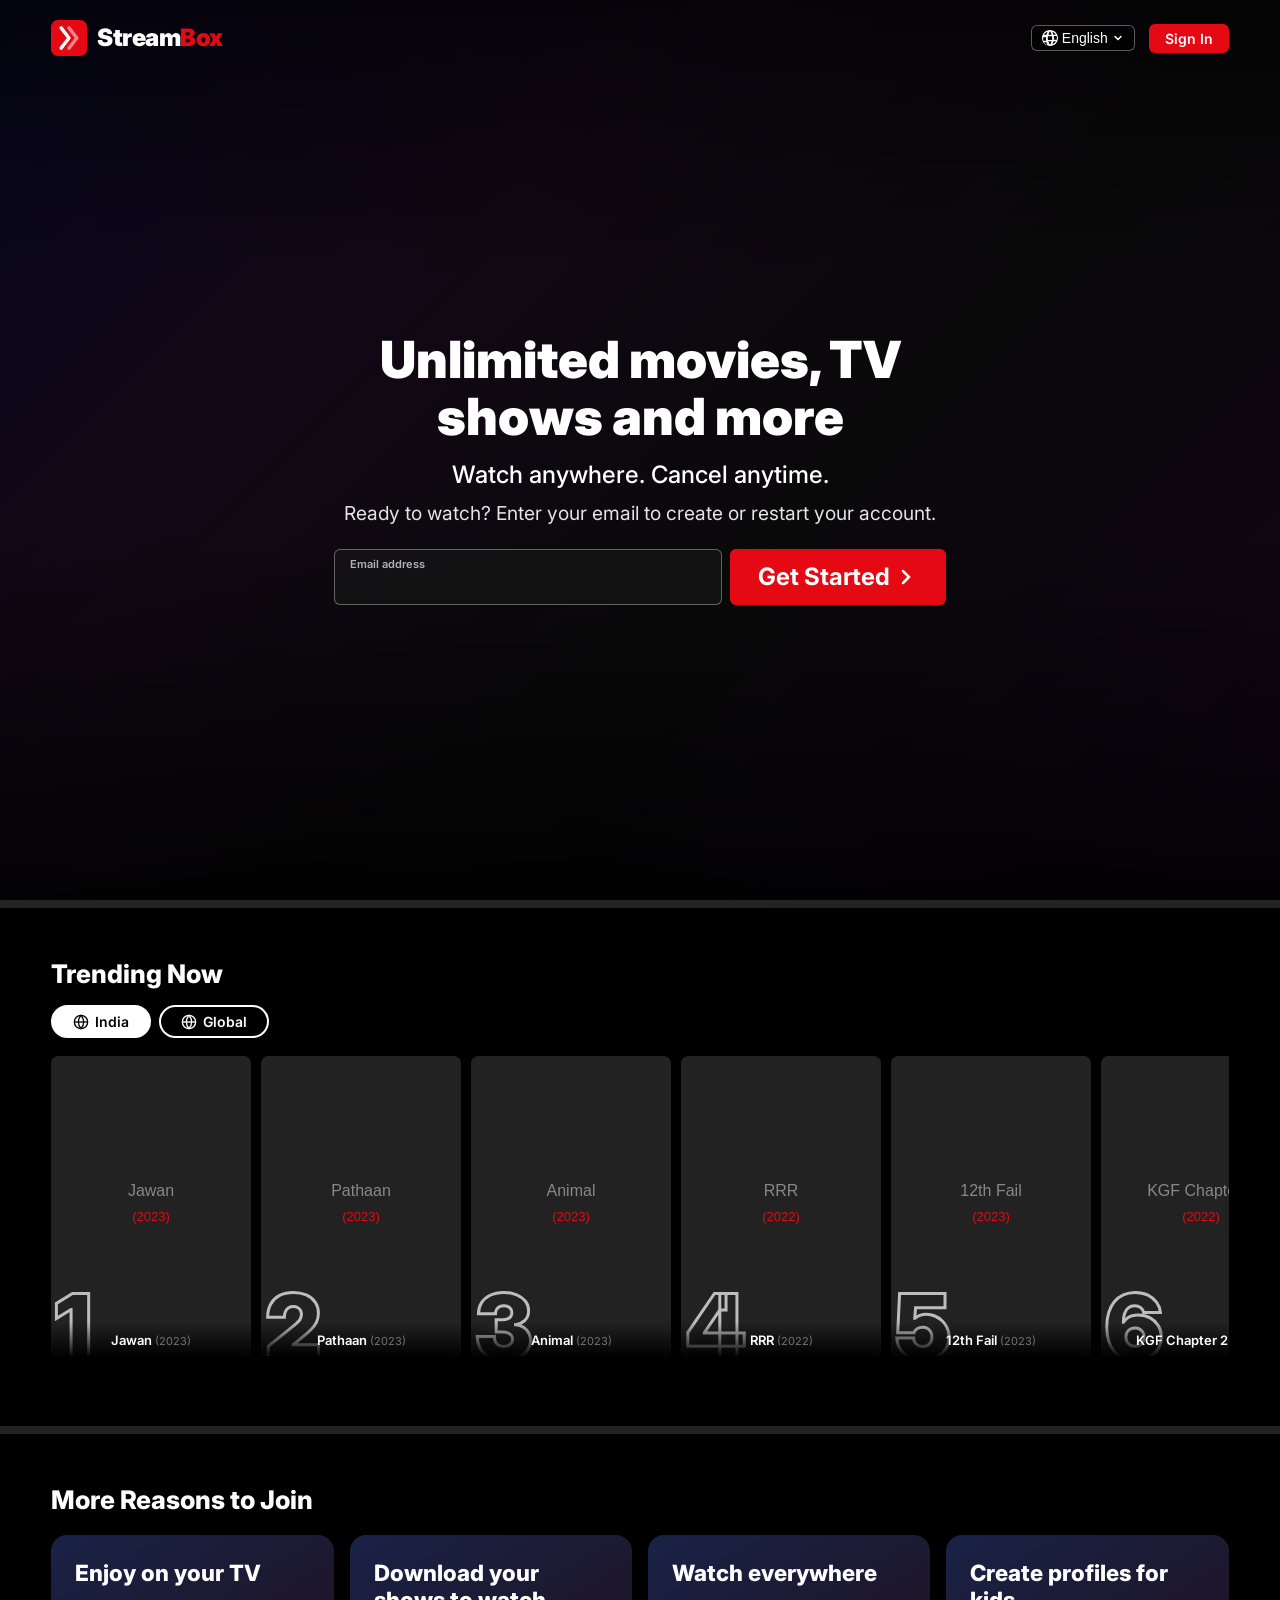
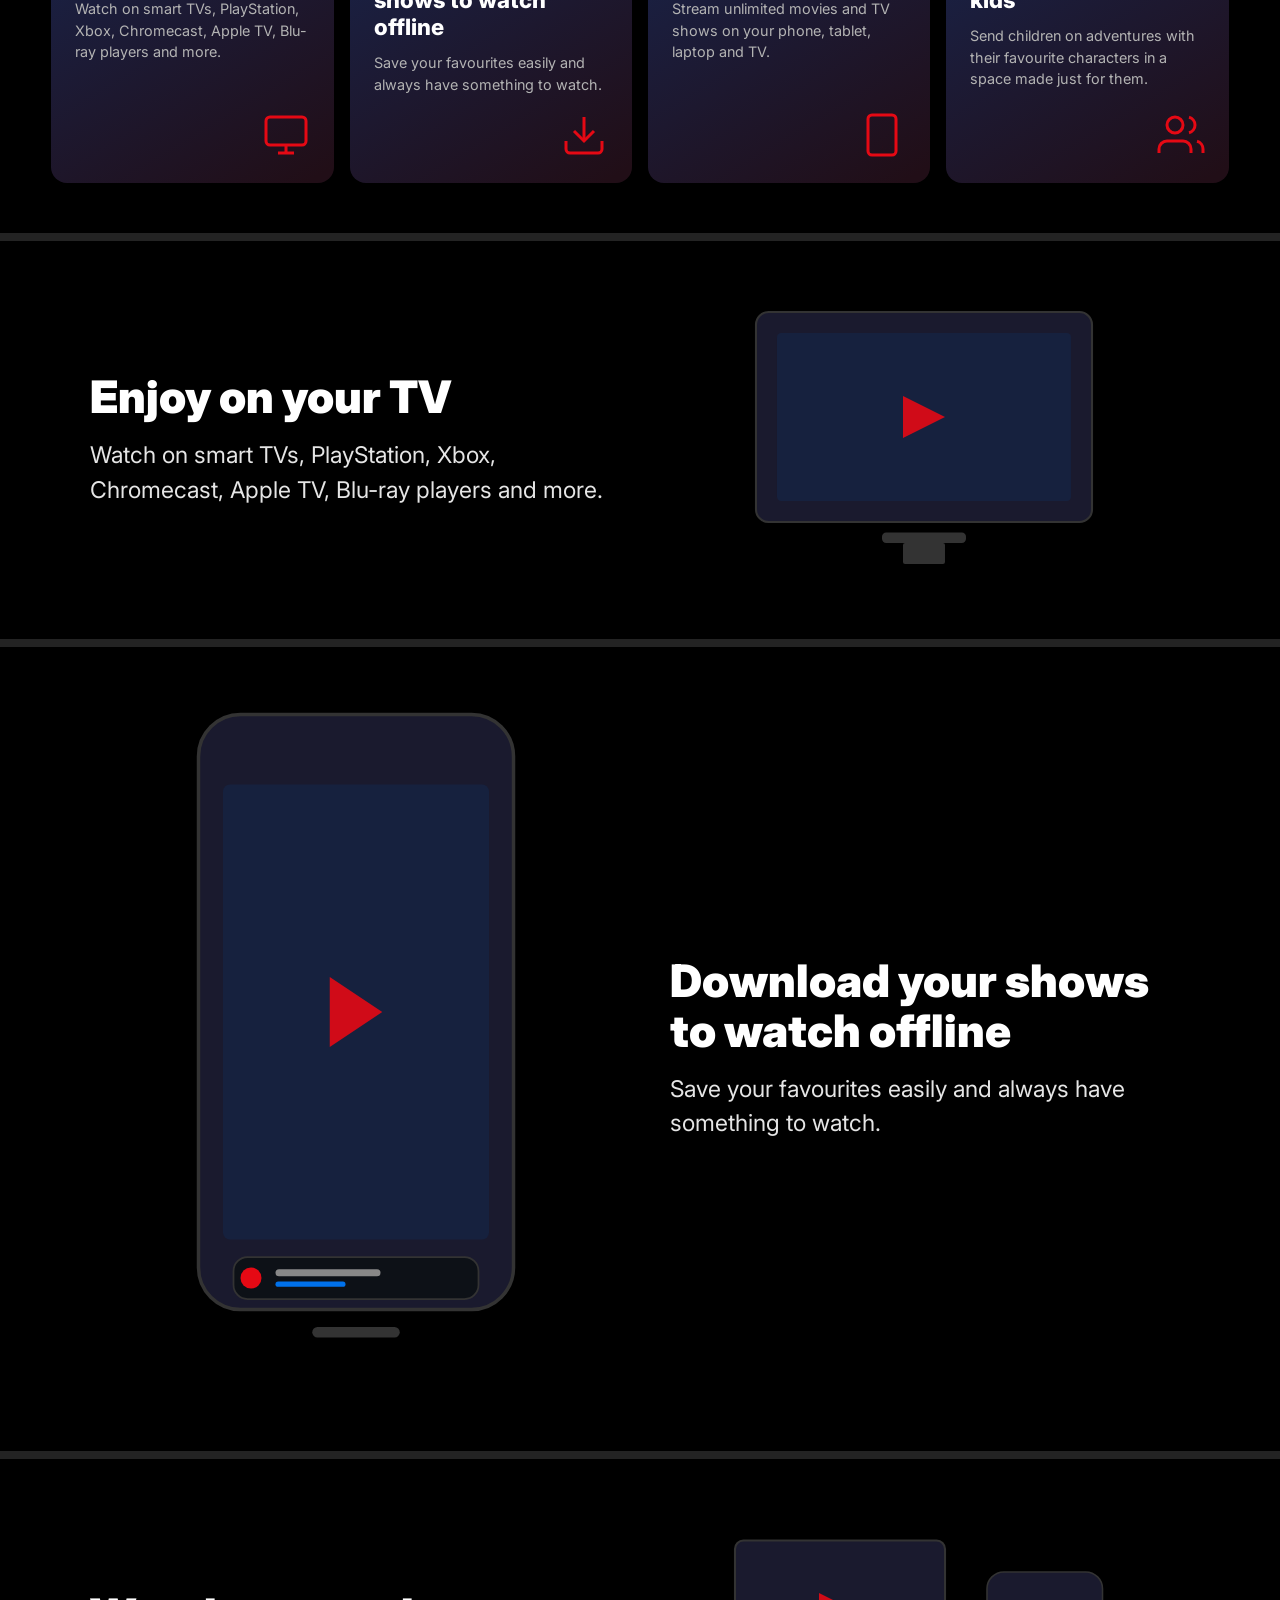
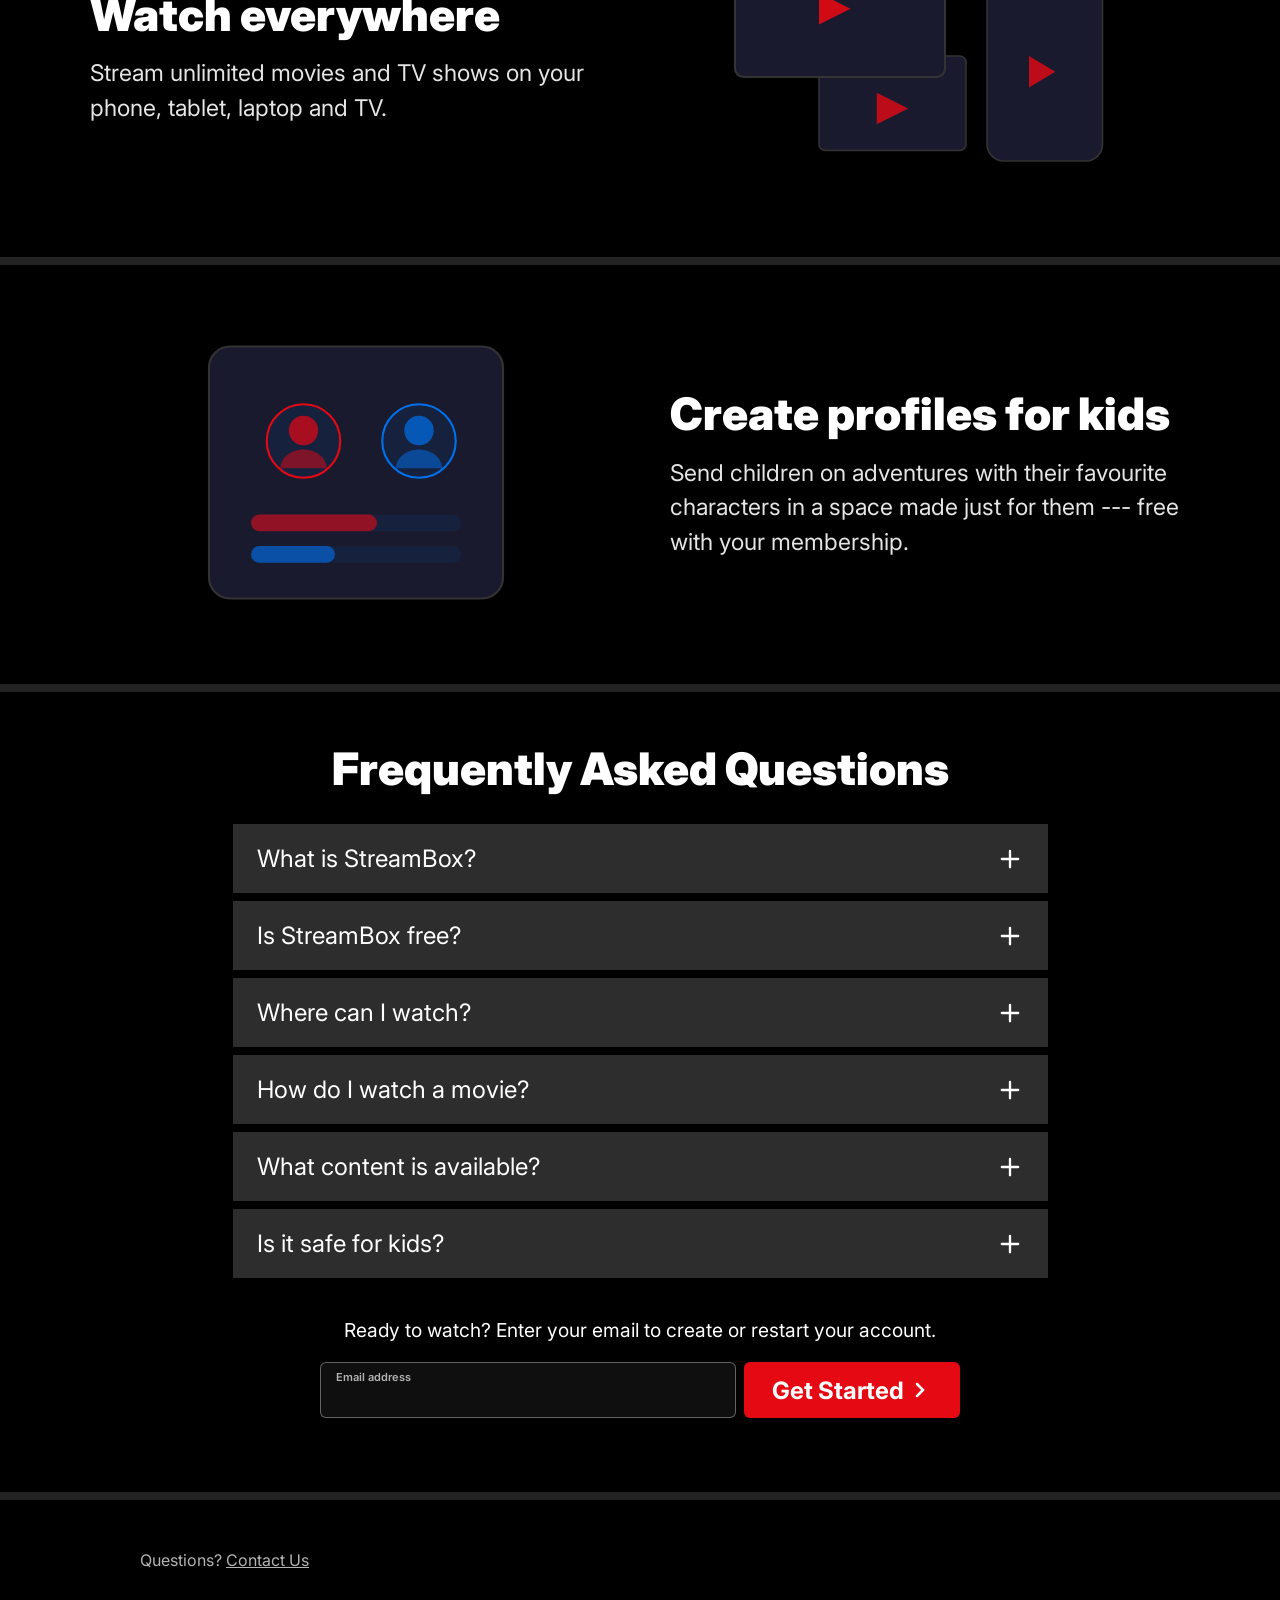
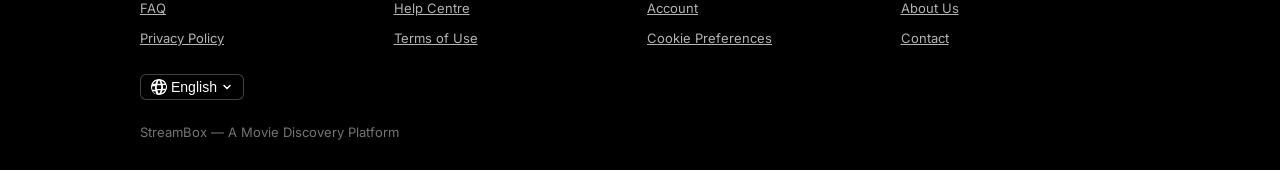
==== netflix.html @ a73d1aa7 "Build Netflix-style UI and Vercel setup" ====
﻿<!DOCTYPE html>
<html lang="en">
<head>
    <meta charset="UTF-8">
    <meta name="viewport" content="width=device-width, initial-scale=1.0">
    <title>StreamBox --- Watch Movies &amp; TV Shows Online</title>
    <link rel="icon" type="image/svg+xml" href="data:image/svg+xml,%3Csvg xmlns='http://www.w3.org/2000/svg' viewBox='0 0 32 32'%3E%3Crect width='32' height='32' rx='6' fill='%23e50914'/%3E%3Cpath d='M9 7l7 9-7 9' stroke='white' stroke-width='3' fill='none' stroke-linecap='round' stroke-linejoin='round'/%3E%3Cpath d='M16 7l7 9-7 9' stroke='white' stroke-width='3' fill='none' stroke-linecap='round' stroke-linejoin='round' opacity='.5'/%3E%3C/svg%3E">
    <link rel="preconnect" href="https://fonts.googleapis.com">
    <link rel="preconnect" href="https://fonts.gstatic.com" crossorigin>
    <link href="https://fonts.googleapis.com/css2?family=Inter:wght@300;400;500;600;700;800;900&display=swap" rel="stylesheet">
    <link rel="stylesheet" href="netflix.css">
</head>
<body>

    <!-- ------------------ HERO ------------------ -->
    <div class="hero-section">
        <div class="hero-bg"></div>
        <div class="hero-gradient"></div>

        <nav class="navbar" id="navbar">
            <a href="#" class="nav-logo">
                <div class="brand-logo">
                    <svg width="36" height="36" viewBox="0 0 32 32" fill="none">
                        <rect width="32" height="32" rx="6" fill="#e50914"/>
                        <path d="M9 7l7 9-7 9" stroke="white" stroke-width="3" fill="none" stroke-linecap="round" stroke-linejoin="round"/>
                        <path d="M16 7l7 9-7 9" stroke="white" stroke-width="3" fill="none" stroke-linecap="round" stroke-linejoin="round" opacity=".5"/>
                    </svg>
                    <span class="brand-text">Stream<span class="brand-accent">Box</span></span>
                </div>
            </a>
            <div class="nav-right">
                <div class="lang-wrap">
                    <svg width="16" height="16" viewBox="0 0 16 16" fill="none"><path d="M8 0C3.6 0 0 3.6 0 8s3.6 8 8 8 8-3.6 8-8-3.6-8-8-8zm5.9 4.8h-2.5c-.3-1.1-.7-2.2-1.2-3.1 1.6.6 2.9 1.7 3.7 3.1zM8 1.3c.7 1 1.3 2.1 1.6 3.5H6.4C6.7 3.4 7.3 2.3 8 1.3zm-6.6 9.5c-.2-.6-.3-1.2-.3-1.8s.1-1.2.3-1.8h2.8C4.1 7.7 4 8.3 4 9s.1 1.3.2 1.8H1.4zm.5 1.5h2.5c.3 1.1.7 2.2 1.2 3.1-1.5-.6-2.9-1.7-3.7-3.1zM4.4 4.8H1.9c.8-1.4 2.1-2.5 3.7-3.1-.5.9-.9 2-1.2 3.1zM8 14.7c-.7-1-1.3-2.1-1.6-3.5h3.2c-.3 1.4-.9 2.5-1.6 3.5zm2-4.8H6c-.2-.6-.2-1.2-.2-1.9s.1-1.3.2-1.8h4c.1.5.2 1.1.2 1.8s-.1 1.3-.2 1.9zm.3 4.4c.5-.9.9-2 1.2-3.1h2.5c-.8 1.4-2.2 2.5-3.7 3.1zm1.5-4.6c.1-.6.2-1.2.2-1.8s-.1-1.2-.2-1.8h2.8c.2.6.3 1.2.3 1.8s-.1 1.2-.3 1.8h-2.8z" fill="white"/></svg>
                    <select class="lang-sel">
                        <option>English</option>
                        <option>Hindi</option>
                    </select>
                    <svg width="12" height="12" viewBox="0 0 24 24" fill="none" stroke="white" stroke-width="3" stroke-linecap="round"><polyline points="6 9 12 15 18 9"/></svg>
                </div>
                <a href="#" class="btn-signin" id="signin-btn">Sign In</a>
            </div>
        </nav>

        <div class="hero-center">
            <h1>Unlimited movies, TV shows and more</h1>
            <p class="hero-p1">Watch anywhere. Cancel anytime.</p>
            <p class="hero-p2">Ready to watch? Enter your email to create or restart your account.</p>
            <form class="hero-form" id="hero-form" novalidate>
                <div class="float-field">
                    <input type="email" id="hero-email" autocomplete="email" required>
                    <label for="hero-email">Email address</label>
                    <p class="field-err" id="hero-err"></p>
                </div>
                <button type="submit" class="btn-red-big">Get Started <svg width="24" height="24" viewBox="0 0 24 24" fill="none" stroke="currentColor" stroke-width="2.5" stroke-linecap="round"><polyline points="9 18 15 12 9 6"/></svg></button>
            </form>
        </div>
    </div>

    <!-- ------------------ TRENDING NOW ------------------ -->
    <div class="sep"></div>
    <section class="section dark-section">
        <div class="section-in">
            <h2 class="sec-title">Trending Now</h2>
            <div class="trend-tabs">
                <button class="ttab active" data-region="india"><svg width="16" height="16" viewBox="0 0 24 24" fill="none" stroke="currentColor" stroke-width="2"><circle cx="12" cy="12" r="10"/><path d="M2 12h20"/><path d="M12 2a15.3 15.3 0 0 1 4 10 15.3 15.3 0 0 1-4 10 15.3 15.3 0 0 1-4-10 15.3 15.3 0 0 1 4-10z"/></svg> India</button>
                <button class="ttab" data-region="global"><svg width="16" height="16" viewBox="0 0 24 24" fill="none" stroke="currentColor" stroke-width="2"><circle cx="12" cy="12" r="10"/><path d="M2 12h20"/><path d="M12 2a15.3 15.3 0 0 1 4 10 15.3 15.3 0 0 1-4 10 15.3 15.3 0 0 1-4-10 15.3 15.3 0 0 1 4-10z"/></svg> Global</button>
            </div>
            <div class="movie-row" id="movie-row"></div>
        </div>
    </section>

    <!-- ------------------ MORE TO WATCH (Browse Row) ------------------ -->
    <div class="sep"></div>
    <section class="section dark-section">
        <div class="section-in">
            <h2 class="sec-title">More Reasons to Join</h2>
            <div class="reasons-grid">
                <div class="reason-card">
                    <h3>Enjoy on your TV</h3>
                    <p>Watch on smart TVs, PlayStation, Xbox, Chromecast, Apple TV, Blu-ray players and more.</p>
                    <svg viewBox="0 0 24 24" fill="none" stroke="currentColor" stroke-width="1.5"><rect x="2" y="3" width="20" height="14" rx="2"/><path d="M8 21h8M12 17v4"/></svg>
                </div>
                <div class="reason-card">
                    <h3>Download your shows to watch offline</h3>
                    <p>Save your favourites easily and always have something to watch.</p>
                    <svg viewBox="0 0 24 24" fill="none" stroke="currentColor" stroke-width="1.5"><path d="M21 15v4a2 2 0 0 1-2 2H5a2 2 0 0 1-2-2v-4"/><polyline points="7 10 12 15 17 10"/><line x1="12" y1="15" x2="12" y2="3"/></svg>
                </div>
                <div class="reason-card">
                    <h3>Watch everywhere</h3>
                    <p>Stream unlimited movies and TV shows on your phone, tablet, laptop and TV.</p>
                    <svg viewBox="0 0 24 24" fill="none" stroke="currentColor" stroke-width="1.5"><rect x="5" y="2" width="14" height="20" rx="2"/><path d="M12 18h.01"/></svg>
                </div>
                <div class="reason-card">
                    <h3>Create profiles for kids</h3>
                    <p>Send children on adventures with their favourite characters in a space made just for them.</p>
                    <svg viewBox="0 0 24 24" fill="none" stroke="currentColor" stroke-width="1.5"><path d="M17 21v-2a4 4 0 0 0-4-4H5a4 4 0 0 0-4 4v2"/><circle cx="9" cy="7" r="4"/><path d="M23 21v-2a4 4 0 0 0-3-3.87"/><path d="M16 3.13a4 4 0 0 1 0 7.75"/></svg>
                </div>
            </div>
        </div>
    </section>

    <!-- ------------------ FEATURE: TV ------------------ -->
    <div class="sep"></div>
    <section class="section dark-section">
        <div class="feat-row">
            <div class="feat-text">
                <h2>Enjoy on your TV</h2>
                <p>Watch on smart TVs, PlayStation, Xbox, Chromecast, Apple TV, Blu-ray players and more.</p>
            </div>
            <div class="feat-media">
                <div class="feat-illustration">
                    <svg viewBox="0 0 400 280" fill="none" xmlns="http://www.w3.org/2000/svg">
                        <rect x="40" y="20" width="320" height="200" rx="12" fill="#1a1a2e" stroke="#333" stroke-width="2"/>
                        <rect x="60" y="40" width="280" height="160" rx="4" fill="#16213e"/>
                        <polygon points="180,100 220,120 180,140" fill="#e50914" opacity=".9"/>
                        <rect x="160" y="230" width="80" height="10" rx="4" fill="#333"/>
                        <rect x="180" y="240" width="40" height="20" rx="2" fill="#333"/>
                    </svg>
                </div>
            </div>
        </div>
    </section>

    <!-- ------------------ FEATURE: DOWNLOAD ------------------ -->
    <div class="sep"></div>
    <section class="section dark-section">
        <div class="feat-row reverse">
            <div class="feat-text">
                <h2>Download your shows to watch offline</h2>
                <p>Save your favourites easily and always have something to watch.</p>
            </div>
            <div class="feat-media">
                <div class="feat-illustration">
                    <svg viewBox="0 0 240 400" fill="none" xmlns="http://www.w3.org/2000/svg">
                        <rect x="30" y="10" width="180" height="340" rx="24" fill="#1a1a2e" stroke="#333" stroke-width="2"/>
                        <rect x="44" y="50" width="152" height="260" rx="4" fill="#16213e"/>
                        <polygon points="105,160 135,180 105,200" fill="#e50914" opacity=".9"/>
                        <rect x="95" y="360" width="50" height="6" rx="3" fill="#333"/>
                        <rect x="50" y="320" width="140" height="24" rx="8" fill="#0d1117" stroke="#333"/>
                        <circle cx="60" cy="332" r="6" fill="#e50914"/>
                        <rect x="74" y="327" width="60" height="4" rx="2" fill="#888"/>
                        <rect x="74" y="334" width="40" height="3" rx="1.5" fill="#0071eb"/>
                    </svg>
                </div>
            </div>
        </div>
    </section>

    <!-- ------------------ FEATURE: DEVICES ------------------ -->
    <div class="sep"></div>
    <section class="section dark-section">
        <div class="feat-row">
            <div class="feat-text">
                <h2>Watch everywhere</h2>
                <p>Stream unlimited movies and TV shows on your phone, tablet, laptop and TV.</p>
            </div>
            <div class="feat-media">
                <div class="feat-illustration">
                    <svg viewBox="0 0 400 280" fill="none" xmlns="http://www.w3.org/2000/svg">
                        <rect x="100" y="140" width="140" height="90" rx="6" fill="#1a1a2e" stroke="#333" stroke-width="1.5"/>
                        <polygon points="155,175 185,190 155,205" fill="#e50914" opacity=".8"/>
                        <rect x="20" y="30" width="200" height="130" rx="8" fill="#1a1a2e" stroke="#333" stroke-width="2"/>
                        <polygon points="100,80 130,95 100,110" fill="#e50914" opacity=".9"/>
                        <rect x="260" y="60" width="110" height="180" rx="16" fill="#1a1a2e" stroke="#333" stroke-width="1.5"/>
                        <polygon points="300,140 325,155 300,170" fill="#e50914" opacity=".8"/>
                    </svg>
                </div>
            </div>
        </div>
    </section>

    <!-- ------------------ FEATURE: KIDS ------------------ -->
    <div class="sep"></div>
    <section class="section dark-section">
        <div class="feat-row reverse">
            <div class="feat-text">
                <h2>Create profiles for kids</h2>
                <p>Send children on adventures with their favourite characters in a space made just for them --- free with your membership.</p>
            </div>
            <div class="feat-media">
                <div class="feat-illustration">
                    <svg viewBox="0 0 400 300" fill="none" xmlns="http://www.w3.org/2000/svg">
                        <rect x="60" y="30" width="280" height="240" rx="20" fill="#1a1a2e" stroke="#333" stroke-width="2"/>
                        <circle cx="150" cy="120" r="35" fill="#16213e" stroke="#e50914" stroke-width="2"/>
                        <circle cx="150" cy="110" r="14" fill="#e50914" opacity=".7"/>
                        <path d="M150 128c-12 0-22 8-22 18h44c0-10-10-18-22-18z" fill="#e50914" opacity=".5"/>
                        <circle cx="260" cy="120" r="35" fill="#16213e" stroke="#0071eb" stroke-width="2"/>
                        <circle cx="260" cy="110" r="14" fill="#0071eb" opacity=".7"/>
                        <path d="M260 128c-12 0-22 8-22 18h44c0-10-10-18-22-18z" fill="#0071eb" opacity=".5"/>
                        <rect x="100" y="190" width="200" height="16" rx="8" fill="#16213e"/>
                        <rect x="100" y="190" width="120" height="16" rx="8" fill="#e50914" opacity=".6"/>
                        <rect x="100" y="220" width="200" height="16" rx="8" fill="#16213e"/>
                        <rect x="100" y="220" width="80" height="16" rx="8" fill="#0071eb" opacity=".6"/>
                    </svg>
                </div>
            </div>
        </div>
    </section>

    <!-- ------------------ FAQ ------------------ -->
    <div class="sep"></div>
    <section class="section dark-section faq-sec">
        <h2 class="faq-title">Frequently Asked Questions</h2>
        <div class="faq-list" id="faq-list">
            <div class="faq-item">
                <button class="faq-q"><span>What is StreamBox?</span><svg viewBox="0 0 24 24"><path d="M12 5v14M5 12h14" stroke="white" stroke-width="2" stroke-linecap="round"/></svg></button>
                <div class="faq-a"><p>StreamBox is a streaming platform that lets you browse and watch trailers for the latest movies and TV shows. Discover trending content from India and around the world, all in one place.</p></div>
            </div>
            <div class="faq-item">
                <button class="faq-q"><span>Is StreamBox free?</span><svg viewBox="0 0 24 24"><path d="M12 5v14M5 12h14" stroke="white" stroke-width="2" stroke-linecap="round"/></svg></button>
                <div class="faq-a"><p>Yes! StreamBox is completely free to use. Browse movie collections, watch trailers, and discover new content without any subscription or payment.</p></div>
            </div>
            <div class="faq-item">
                <button class="faq-q"><span>Where can I watch?</span><svg viewBox="0 0 24 24"><path d="M12 5v14M5 12h14" stroke="white" stroke-width="2" stroke-linecap="round"/></svg></button>
                <div class="faq-a"><p>Watch anywhere, anytime. StreamBox works on any device with a web browser --- smartphones, tablets, laptops, and smart TVs. No app download required.</p></div>
            </div>
            <div class="faq-item">
                <button class="faq-q"><span>How do I watch a movie?</span><svg viewBox="0 0 24 24"><path d="M12 5v14M5 12h14" stroke="white" stroke-width="2" stroke-linecap="round"/></svg></button>
                <div class="faq-a"><p>Simply click on any movie poster in the Trending section. The official trailer will start playing automatically in a built-in player. You can switch between Indian and Global trending movies.</p></div>
            </div>
            <div class="faq-item">
                <button class="faq-q"><span>What content is available?</span><svg viewBox="0 0 24 24"><path d="M12 5v14M5 12h14" stroke="white" stroke-width="2" stroke-linecap="round"/></svg></button>
                <div class="faq-a"><p>StreamBox features curated collections of the most popular movies --- from Bollywood blockbusters to Hollywood hits. New content is updated regularly to keep you discovering great films.</p></div>
            </div>
            <div class="faq-item">
                <button class="faq-q"><span>Is it safe for kids?</span><svg viewBox="0 0 24 24"><path d="M12 5v14M5 12h14" stroke="white" stroke-width="2" stroke-linecap="round"/></svg></button>
                <div class="faq-a"><p>StreamBox only embeds official YouTube trailers, so all content is safe and publicly available. However, some movie trailers may contain mature themes --- parental guidance is recommended.</p></div>
            </div>
        </div>
        <p class="faq-cta-text">Ready to watch? Enter your email to create or restart your account.</p>
        <form class="hero-form faq-form" id="faq-form" novalidate>
            <div class="float-field">
                <input type="email" id="faq-email" autocomplete="email" required>
                <label for="faq-email">Email address</label>
                <p class="field-err" id="faq-err"></p>
            </div>
            <button type="submit" class="btn-red-big">Get Started <svg width="24" height="24" viewBox="0 0 24 24" fill="none" stroke="currentColor" stroke-width="2.5" stroke-linecap="round"><polyline points="9 18 15 12 9 6"/></svg></button>
        </form>
    </section>

    <!-- ------------------ FOOTER ------------------ -->
    <div class="sep"></div>
    <footer class="site-footer">
        <div class="footer-in">
            <p class="footer-q">Questions? <a href="#">Contact Us</a></p>
            <div class="footer-grid">
                <a href="#">FAQ</a><a href="#">Help Centre</a><a href="#">Account</a><a href="#">About Us</a>
                <a href="#">Privacy Policy</a><a href="#">Terms of Use</a><a href="#">Cookie Preferences</a><a href="#">Contact</a>
            </div>
            <div class="lang-wrap footer-lang">
                <svg width="16" height="16" viewBox="0 0 16 16" fill="none"><path d="M8 0C3.6 0 0 3.6 0 8s3.6 8 8 8 8-3.6 8-8-3.6-8-8-8zm5.9 4.8h-2.5c-.3-1.1-.7-2.2-1.2-3.1 1.6.6 2.9 1.7 3.7 3.1zM8 1.3c.7 1 1.3 2.1 1.6 3.5H6.4C6.7 3.4 7.3 2.3 8 1.3zm-6.6 9.5c-.2-.6-.3-1.2-.3-1.8s.1-1.2.3-1.8h2.8C4.1 7.7 4 8.3 4 9s.1 1.3.2 1.8H1.4zm.5 1.5h2.5c.3 1.1.7 2.2 1.2 3.1-1.5-.6-2.9-1.7-3.7-3.1zM4.4 4.8H1.9c.8-1.4 2.1-2.5 3.7-3.1-.5.9-.9 2-1.2 3.1zM8 14.7c-.7-1-1.3-2.1-1.6-3.5h3.2c-.3 1.4-.9 2.5-1.6 3.5zm2-4.8H6c-.2-.6-.2-1.2-.2-1.9s.1-1.3.2-1.8h4c.1.5.2 1.1.2 1.8s-.1 1.3-.2 1.9zm.3 4.4c.5-.9.9-2 1.2-3.1h2.5c-.8 1.4-2.2 2.5-3.7 3.1zm1.5-4.6c.1-.6.2-1.2.2-1.8s-.1-1.2-.2-1.8h2.8c.2.6.3 1.2.3 1.8s-.1 1.2-.3 1.8h-2.8z" fill="white"/></svg>
                <select class="lang-sel"><option>English</option><option>Hindi</option></select>
                <svg width="12" height="12" viewBox="0 0 24 24" fill="none" stroke="white" stroke-width="3" stroke-linecap="round"><polyline points="6 9 12 15 18 9"/></svg>
            </div>
            <p class="footer-country">StreamBox &mdash; A Movie Discovery Platform</p>
        </div>
    </footer>

    <!-- ------------------ SIGN-IN MODAL ------------------ -->
    <div class="overlay" id="signin-overlay">
        <div class="signin-box">
            <button class="close-btn" id="signin-close"><svg width="28" height="28" viewBox="0 0 24 24" fill="none" stroke="white" stroke-width="2" stroke-linecap="round"><line x1="18" y1="6" x2="6" y2="18"/><line x1="6" y1="6" x2="18" y2="18"/></svg></button>
            <h2>Sign In</h2>
            <form id="signin-form">
                <div class="si-field">
                    <input type="email" id="si-email" placeholder=" " required>
                    <label for="si-email">Email or phone number</label>
                </div>
                <div class="si-field">
                    <input type="password" id="si-pass" placeholder=" " required minlength="4">
                    <label for="si-pass">Password</label>
                    <button type="button" class="show-pass" id="show-pass">SHOW</button>
                </div>
                <button type="submit" class="btn-si-submit">Sign In</button>
                <div class="si-row"><label class="si-remember"><input type="checkbox" checked> Remember me</label><a href="#">Need help?</a></div>
            </form>
            <div class="si-bottom"><p>New to StreamBox? <a href="#">Sign up now</a>.</p><p class="si-captcha">This is a demo project. No real data is collected.</p></div>
        </div>
    </div>

    <!-- ------------------ VIDEO PLAYER MODAL ------------------ -->
    <div class="overlay" id="player-overlay">
        <div class="player-box">
            <button class="close-btn player-close" id="player-close"><svg width="28" height="28" viewBox="0 0 24 24" fill="none" stroke="white" stroke-width="2" stroke-linecap="round"><line x1="18" y1="6" x2="6" y2="18"/><line x1="6" y1="6" x2="18" y2="18"/></svg></button>
            <div class="player-wrap" id="player-wrap"></div>
            <div class="player-info">
                <h3 id="player-title"></h3>
                <p id="player-desc"></p>
            </div>
        </div>
    </div>

    <!-- ------------------ TOAST ------------------ -->
    <div class="toast" id="toast"></div>

    <script src="netflix.js"></script>
</body>
</html>
---- netflix.css ----
﻿/* ------------------------------------------------------------------------------------------
   NETFLIX CLONE --- CSS
   ------------------------------------------------------------------------------------------ */
*,*::before,*::after{margin:0;padding:0;box-sizing:border-box}
:root{
    --red:#e50914;--red2:#c11119;--bg:#000;--card:#1a1a1a;
    --gray1:#e5e5e5;--gray2:#b3b3b3;--gray3:#737373;--gray4:#333;
    --radius:6px;
}
html{scroll-behavior:smooth;font-size:16px}
body{font-family:'Inter',system-ui,-apple-system,sans-serif;background:var(--bg);color:#fff;overflow-x:hidden;-webkit-font-smoothing:antialiased}
a{color:var(--gray2);text-decoration:none}a:hover{text-decoration:underline}
img{max-width:100%;display:block}
button{cursor:pointer;font-family:inherit}

/* --------- NAV --------- */
.navbar{
    position:fixed;top:0;left:0;right:0;z-index:100;
    display:flex;align-items:center;justify-content:space-between;
    padding:20px 4%;
    transition:background .3s;
}
.navbar.scrolled{background:rgba(0,0,0,.95);backdrop-filter:blur(10px)}
.netflix-logo{width:148px;height:40px;display:block}
.brand-logo{display:flex;align-items:center;gap:10px}
.brand-text{font-size:24px;font-weight:900;color:#fff;letter-spacing:-0.5px;line-height:1}
.brand-accent{color:#e50914}
.nav-right{display:flex;align-items:center;gap:14px}
.lang-wrap{
    display:flex;align-items:center;gap:4px;
    background:rgba(0,0,0,.5);border:1px solid rgba(255,255,255,.35);
    border-radius:var(--radius);padding:4px 10px;font-size:14px;
}
.lang-sel{background:transparent;border:none;color:#fff;font-size:14px;outline:none;appearance:none;cursor:pointer}
.lang-sel option{background:#111}
.btn-signin{
    background:var(--red);color:#fff;padding:6px 16px;font-size:14px;font-weight:600;
    border-radius:var(--radius);border:none;transition:.2s;display:inline-block;
}
.btn-signin:hover{background:var(--red2);text-decoration:none}

/* --------- HERO --------- */
.hero-section{
    position:relative;min-height:100vh;display:flex;flex-direction:column;
    overflow:hidden;
}
.hero-bg{
    position:absolute;inset:0;
    background:linear-gradient(135deg,#0a0a2e 0%,#1a0a1e 30%,#0d0d0d 60%,#1a0520 100%);
    z-index:0;
}
.hero-gradient{
    position:absolute;inset:0;z-index:1;
    background:linear-gradient(to bottom,rgba(0,0,0,.7) 0%,rgba(0,0,0,.3) 30%,rgba(0,0,0,.3) 60%,rgba(0,0,0,.85) 100%);
}
.hero-center{
    position:relative;z-index:2;flex:1;
    display:flex;flex-direction:column;align-items:center;justify-content:center;
    text-align:center;padding:120px 5% 60px;max-width:740px;margin:0 auto;
}
.hero-center h1{font-size:clamp(2rem,5vw,3.2rem);font-weight:900;line-height:1.1;margin-bottom:16px}
.hero-p1{font-size:clamp(1.1rem,2.2vw,1.5rem);font-weight:500;margin-bottom:12px}
.hero-p2{font-size:clamp(.95rem,1.5vw,1.2rem);color:var(--gray1);margin-bottom:24px}

/* --------- EMAIL / FLOAT FIELD --------- */
.hero-form{display:flex;gap:8px;width:100%;max-width:640px}
.float-field{flex:1;position:relative}
.float-field input{
    width:100%;height:56px;padding:16px 16px 0;font-size:16px;color:#fff;
    background:rgba(22,22,22,.7);border:1px solid rgba(255,255,255,.35);
    border-radius:var(--radius);outline:none;transition:.25s;font-family:inherit;
}
.float-field input:focus{border-color:#fff;background:rgba(22,22,22,.85)}
.float-field input.err{border-color:#eb3942}
.float-field label{
    position:absolute;left:16px;top:50%;transform:translateY(-50%);
    font-size:15px;color:var(--gray3);pointer-events:none;
    transition:.2s cubic-bezier(.4,0,.2,1);
}
.float-field input:focus+label,
.float-field input:not(:placeholder-shown)+label,
.float-field input.has-val+label{
    top:8px;transform:translateY(0);font-size:11px;font-weight:600;color:var(--gray2);
}
.field-err{font-size:13px;color:#eb3942;min-height:20px;margin-top:4px;text-align:left}
.btn-red-big{
    display:flex;align-items:center;gap:4px;flex-shrink:0;
    background:var(--red);color:#fff;border:none;border-radius:var(--radius);
    font-size:clamp(1rem,2vw,1.5rem);font-weight:700;padding:0 28px;
    white-space:nowrap;cursor:pointer;transition:.2s;height:56px;
}
.btn-red-big:hover{background:var(--red2)}

/* --------- SEPARATOR --------- */
.sep{height:8px;background:#232323}

/* --------- SECTIONS --------- */
.section{padding:50px 4%}
.dark-section{background:var(--bg)}
.section-in{max-width:1200px;margin:0 auto}
.sec-title{font-size:clamp(1.3rem,2.8vw,1.6rem);font-weight:800;margin-bottom:16px}

/* --------- TRENDING --------- */
.trend-tabs{display:flex;gap:8px;margin-bottom:18px}
.ttab{
    display:flex;align-items:center;gap:6px;
    background:transparent;color:#fff;border:2px solid #fff;
    border-radius:50px;padding:6px 20px;font-size:14px;font-weight:600;
    transition:.25s;
}
.ttab.active{background:#fff;color:#000}
.ttab:not(.active):hover{background:rgba(255,255,255,.1)}

.movie-row{
    display:flex;gap:10px;overflow-x:auto;padding-bottom:20px;
    scroll-snap-type:x mandatory;-webkit-overflow-scrolling:touch;
    scrollbar-width:none;
}
.movie-row::-webkit-scrollbar{display:none}

.movie-card{
    flex:0 0 auto;width:200px;position:relative;border-radius:8px;
    overflow:hidden;scroll-snap-align:start;cursor:pointer;
    transition:transform .35s cubic-bezier(.4,0,.2,1),box-shadow .35s;
    background:var(--card);
}
.movie-card:hover{transform:scale(1.06);box-shadow:0 12px 40px rgba(0,0,0,.7);z-index:5}
.movie-card img{width:100%;aspect-ratio:2/3;object-fit:cover;display:block}
.movie-rank{
    position:absolute;bottom:-4px;left:4px;
    font-size:90px;font-weight:900;line-height:.75;
    color:transparent;-webkit-text-stroke:3px rgba(255,255,255,.7);
    pointer-events:none;user-select:none;
}
.movie-overlay{
    position:absolute;inset:0;display:flex;flex-direction:column;align-items:center;justify-content:center;
    background:rgba(0,0,0,.6);opacity:0;transition:opacity .3s;
}
.movie-card:hover .movie-overlay{opacity:1}
.play-icon{
    width:56px;height:56px;border-radius:50%;border:3px solid #fff;
    display:flex;align-items:center;justify-content:center;
    background:rgba(0,0,0,.5);transition:transform .2s;
}
.play-icon:hover{transform:scale(1.15)}
.movie-name{
    position:absolute;bottom:0;left:0;right:0;padding:10px 10px 8px;
    background:linear-gradient(transparent,rgba(0,0,0,.95));
    font-size:13px;font-weight:600;text-align:center;
    pointer-events:none;
}
.movie-year{color:var(--gray3);font-weight:400;font-size:11px}
.movie-hover-title{
    font-size:14px;font-weight:700;margin-top:10px;
    text-shadow:0 2px 8px rgba(0,0,0,.8);
}

/* --------- REASONS GRID --------- */
.reasons-grid{display:grid;grid-template-columns:repeat(4,1fr);gap:16px;margin-top:20px}
.reason-card{
    background:linear-gradient(149deg,#192247 0%,#210e17 96%);
    border-radius:16px;padding:24px;min-height:220px;
    display:flex;flex-direction:column;justify-content:space-between;
}
.reason-card h3{font-size:clamp(1.1rem,1.8vw,1.4rem);font-weight:800;margin-bottom:12px}
.reason-card p{font-size:.9rem;color:var(--gray2);line-height:1.5;flex:1}
.reason-card svg{width:48px;height:48px;color:var(--red);margin-top:16px;align-self:flex-end}

/* --------- FEATURE ROWS --------- */
.feat-row{display:flex;align-items:center;gap:48px;max-width:1100px;margin:0 auto}
.feat-row.reverse{flex-direction:row-reverse}
.feat-text{flex:1;max-width:520px}
.feat-text h2{font-size:clamp(1.6rem,3.5vw,3rem);font-weight:900;line-height:1.1;margin-bottom:16px}
.feat-text p{font-size:clamp(1rem,1.8vw,1.5rem);color:var(--gray1);line-height:1.5}
.feat-media{flex:1;max-width:550px;position:relative}

/* Feature Illustrations */
.feat-illustration{max-width:420px;margin:0 auto}
.feat-illustration svg{width:100%;height:auto}

/* --------- FAQ --------- */
.faq-sec{text-align:center}
.faq-title{font-size:clamp(1.5rem,3.5vw,3rem);font-weight:900;margin-bottom:28px}
.faq-list{max-width:815px;margin:0 auto 40px;text-align:left}
.faq-item{margin-bottom:8px}
.faq-q{
    display:flex;align-items:center;justify-content:space-between;
    width:100%;padding:20px 24px;
    background:#2d2d2d;border:none;color:#fff;
    font-size:clamp(1rem,2vw,1.5rem);font-weight:400;
    cursor:pointer;transition:background .2s;text-align:left;
}
.faq-q:hover{background:#414141}
.faq-q svg{width:28px;height:28px;flex-shrink:0;transition:transform .3s ease}
.faq-q.open svg{transform:rotate(45deg)}
.faq-a{
    max-height:0;overflow:hidden;
    transition:max-height .4s ease;
    background:#2d2d2d;
}
.faq-a.open{max-height:500px}
.faq-a p{
    padding:20px 24px;font-size:clamp(.9rem,1.5vw,1.2rem);
    line-height:1.65;color:var(--gray1);border-top:2px solid #141414;
}
.faq-cta-text{font-size:clamp(.9rem,1.5vw,1.2rem);margin-bottom:20px}
.faq-form{max-width:640px;margin:0 auto}

/* --------- FOOTER --------- */
.site-footer{padding:50px 4% 30px;background:rgba(0,0,0,.8)}
.footer-in{max-width:1000px;margin:0 auto}
.footer-q{font-size:16px;color:var(--gray2);margin-bottom:30px}
.footer-q a{color:var(--gray2);text-decoration:underline}
.footer-grid{
    display:grid;grid-template-columns:repeat(4,1fr);gap:14px;margin-bottom:28px;
}
.footer-grid a{font-size:13px;color:var(--gray2);text-decoration:underline}
.footer-lang{margin-bottom:24px;display:inline-flex;border-color:rgba(255,255,255,.25)}
.footer-country{color:var(--gray3);font-size:13px}

/* --------- SIGN-IN MODAL --------- */
.overlay{
    position:fixed;inset:0;z-index:200;
    display:flex;align-items:center;justify-content:center;
    background:rgba(0,0,0,.7);backdrop-filter:blur(4px);
    opacity:0;visibility:hidden;transition:opacity .3s,visibility .3s;
}
.overlay.open{opacity:1;visibility:visible}
.close-btn{
    position:absolute;top:14px;right:14px;
    background:rgba(0,0,0,.5);border:none;border-radius:50%;
    width:40px;height:40px;display:flex;align-items:center;justify-content:center;
    cursor:pointer;transition:background .2s;z-index:5;
}
.close-btn:hover{background:rgba(255,255,255,.15)}
.signin-box{
    background:#000000eb;border-radius:8px;padding:60px 68px 40px;
    width:100%;max-width:450px;position:relative;
    transform:translateY(20px);transition:transform .3s;
}
.overlay.open .signin-box,.overlay.open .player-box{transform:translateY(0)}
.signin-box h2{font-size:32px;font-weight:700;margin-bottom:28px}
.si-field{position:relative;margin-bottom:16px}
.si-field input{
    width:100%;padding:24px 16px 8px;font-size:16px;color:#fff;
    background:#333;border:none;border-bottom:2px solid transparent;
    border-radius:4px;outline:none;transition:border-color .2s;font-family:inherit;
}
.si-field input:focus{border-bottom-color:#e87c03}
.si-field label{
    position:absolute;left:16px;top:50%;transform:translateY(-50%);
    font-size:16px;color:#8c8c8c;pointer-events:none;transition:.15s ease;
}
.si-field input:focus+label,.si-field input:not(:placeholder-shown)+label{
    top:10px;font-size:11px;transform:translateY(0);
}
.show-pass{
    position:absolute;right:12px;top:50%;transform:translateY(-50%);
    background:none;border:none;color:#8c8c8c;font-size:13px;font-weight:600;cursor:pointer;letter-spacing:.5px;
}
.btn-si-submit{
    width:100%;padding:14px;background:var(--red);color:#fff;font-size:16px;font-weight:700;
    border-radius:4px;margin-top:24px;border:none;cursor:pointer;transition:background .2s;
}
.btn-si-submit:hover{background:var(--red2)}
.si-row{display:flex;justify-content:space-between;align-items:center;margin-top:12px;font-size:13px;color:var(--gray2)}
.si-remember{display:flex;align-items:center;gap:4px;cursor:pointer}
.si-remember input{accent-color:var(--gray2)}
.si-bottom{margin-top:50px;font-size:16px;color:var(--gray3)}
.si-bottom a{color:#fff}
.si-captcha{font-size:13px;margin-top:12px;color:#555}

/* --------- VIDEO PLAYER --------- */
.player-box{
    background:#181818;border-radius:12px;overflow:hidden;
    width:95%;max-width:900px;position:relative;
    transform:translateY(20px);transition:transform .3s;
}
.player-close{position:absolute;top:12px;right:12px;z-index:10}
.player-wrap{width:100%;aspect-ratio:16/9;background:#000}
.player-wrap iframe{width:100%;height:100%;border:none}
.player-info{padding:20px 24px}
.player-info h3{font-size:1.4rem;font-weight:700;margin-bottom:8px}
.player-info p{font-size:.95rem;color:var(--gray2);line-height:1.5}

/* --------- TOAST --------- */
.toast{
    position:fixed;bottom:40px;left:50%;transform:translateX(-50%) translateY(100px);
    background:#fff;color:#000;padding:14px 28px;border-radius:8px;
    font-size:15px;font-weight:600;box-shadow:0 8px 32px rgba(0,0,0,.4);
    z-index:300;opacity:0;pointer-events:none;white-space:nowrap;
    transition:transform .4s ease,opacity .4s ease;
}
.toast.show{transform:translateX(-50%) translateY(0);opacity:1}

/* --------- RESPONSIVE --------- */
@media(max-width:1024px){
    .reasons-grid{grid-template-columns:repeat(2,1fr)}
}
@media(max-width:950px){
    .feat-row,.feat-row.reverse{flex-direction:column;text-align:center}
    .feat-text{max-width:100%}
    .feat-media{max-width:100%}
    .footer-grid{grid-template-columns:repeat(2,1fr)}
    .movie-card{width:160px}
}
@media(max-width:740px){
    .navbar{padding:14px 4%}
    .netflix-logo{width:100px;height:28px}
    .brand-text{font-size:18px}
    .hero-center{padding:100px 5% 40px}
    .hero-form,.faq-form{flex-direction:column;align-items:stretch}
    .btn-red-big{justify-content:center;height:48px;font-size:1rem}
    .faq-q{padding:16px;font-size:1rem}
    .faq-a p{padding:16px;font-size:.95rem}
    .signin-box{padding:48px 28px 32px;margin:0 16px}
    .footer-grid{grid-template-columns:1fr 1fr;gap:16px}
    .movie-card{width:130px}
    .movie-rank{font-size:60px}
    .reasons-grid{grid-template-columns:1fr 1fr}
    .player-box{width:98%;border-radius:8px}
}
@media(max-width:500px){
    .nav-right .lang-wrap{display:none}
    .footer-grid{grid-template-columns:1fr}
    .movie-card{width:120px}
    .movie-rank{font-size:48px}
    .reasons-grid{grid-template-columns:1fr}
}
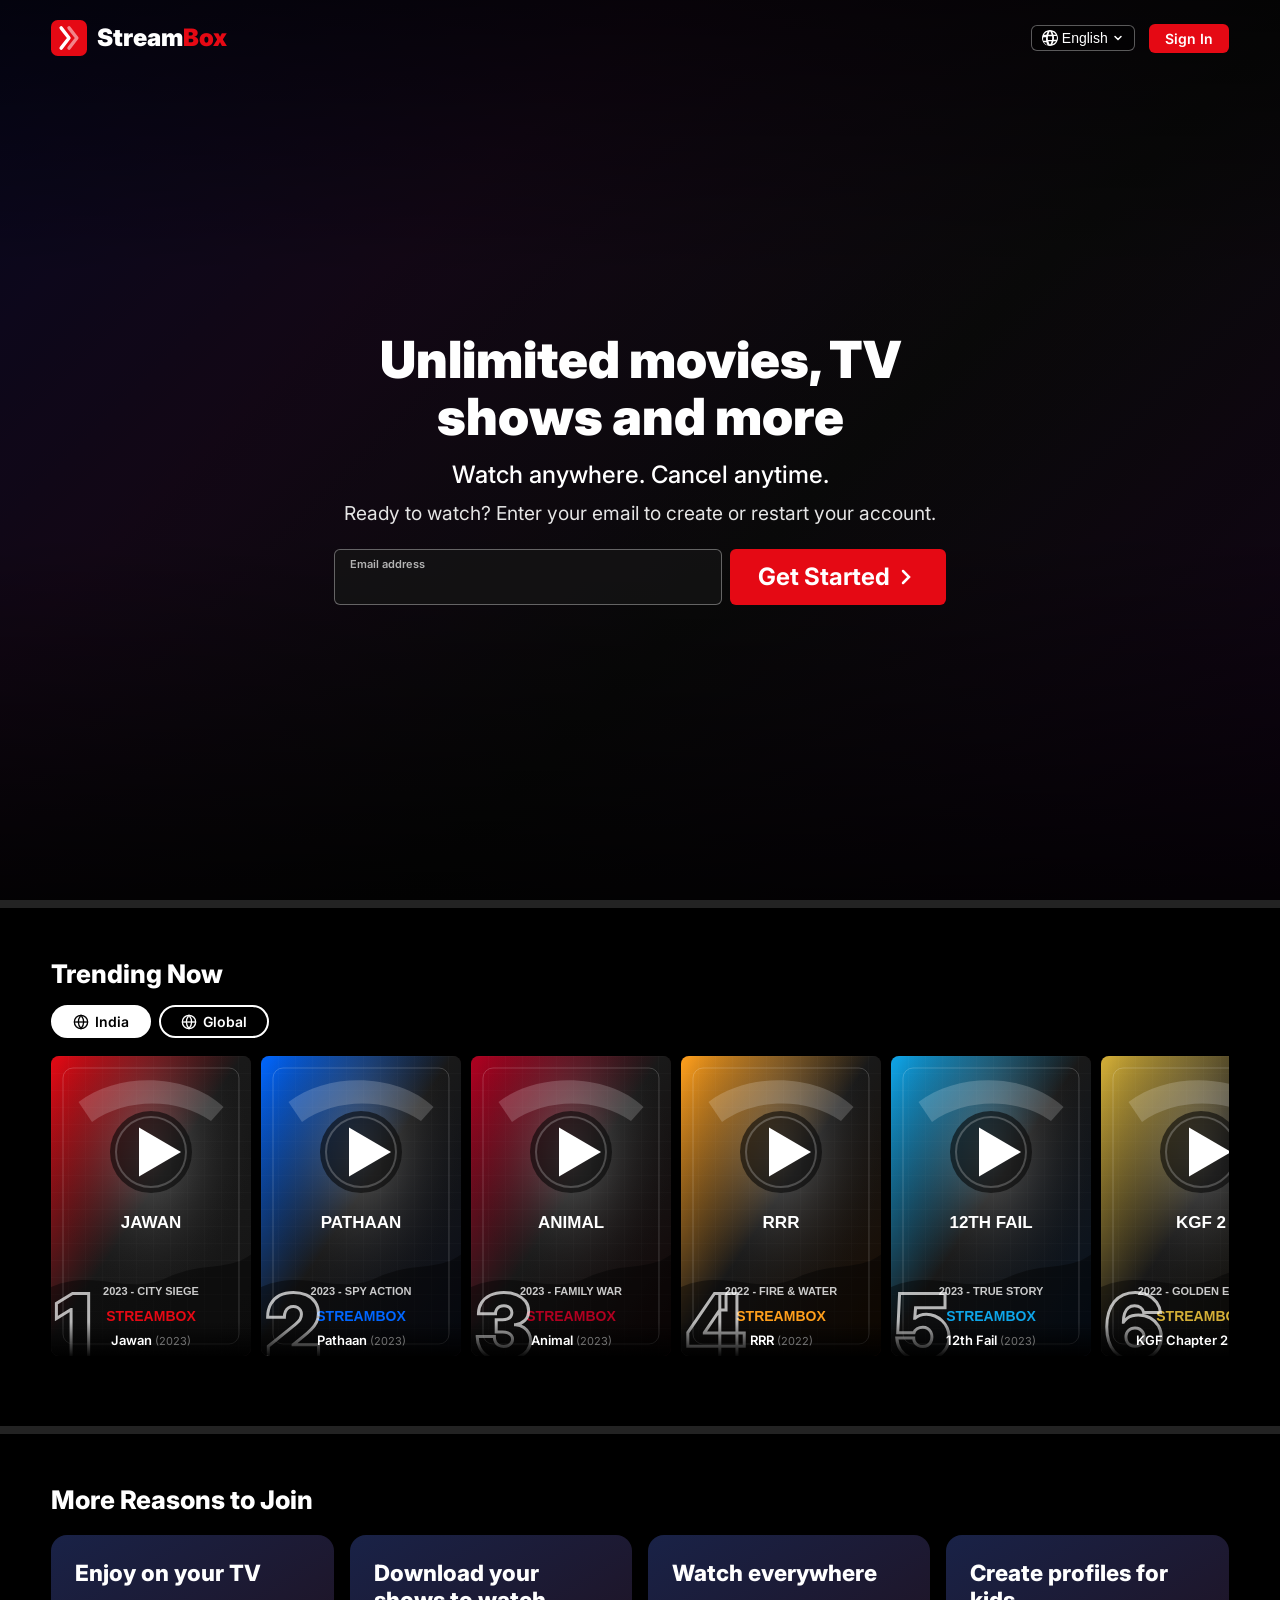
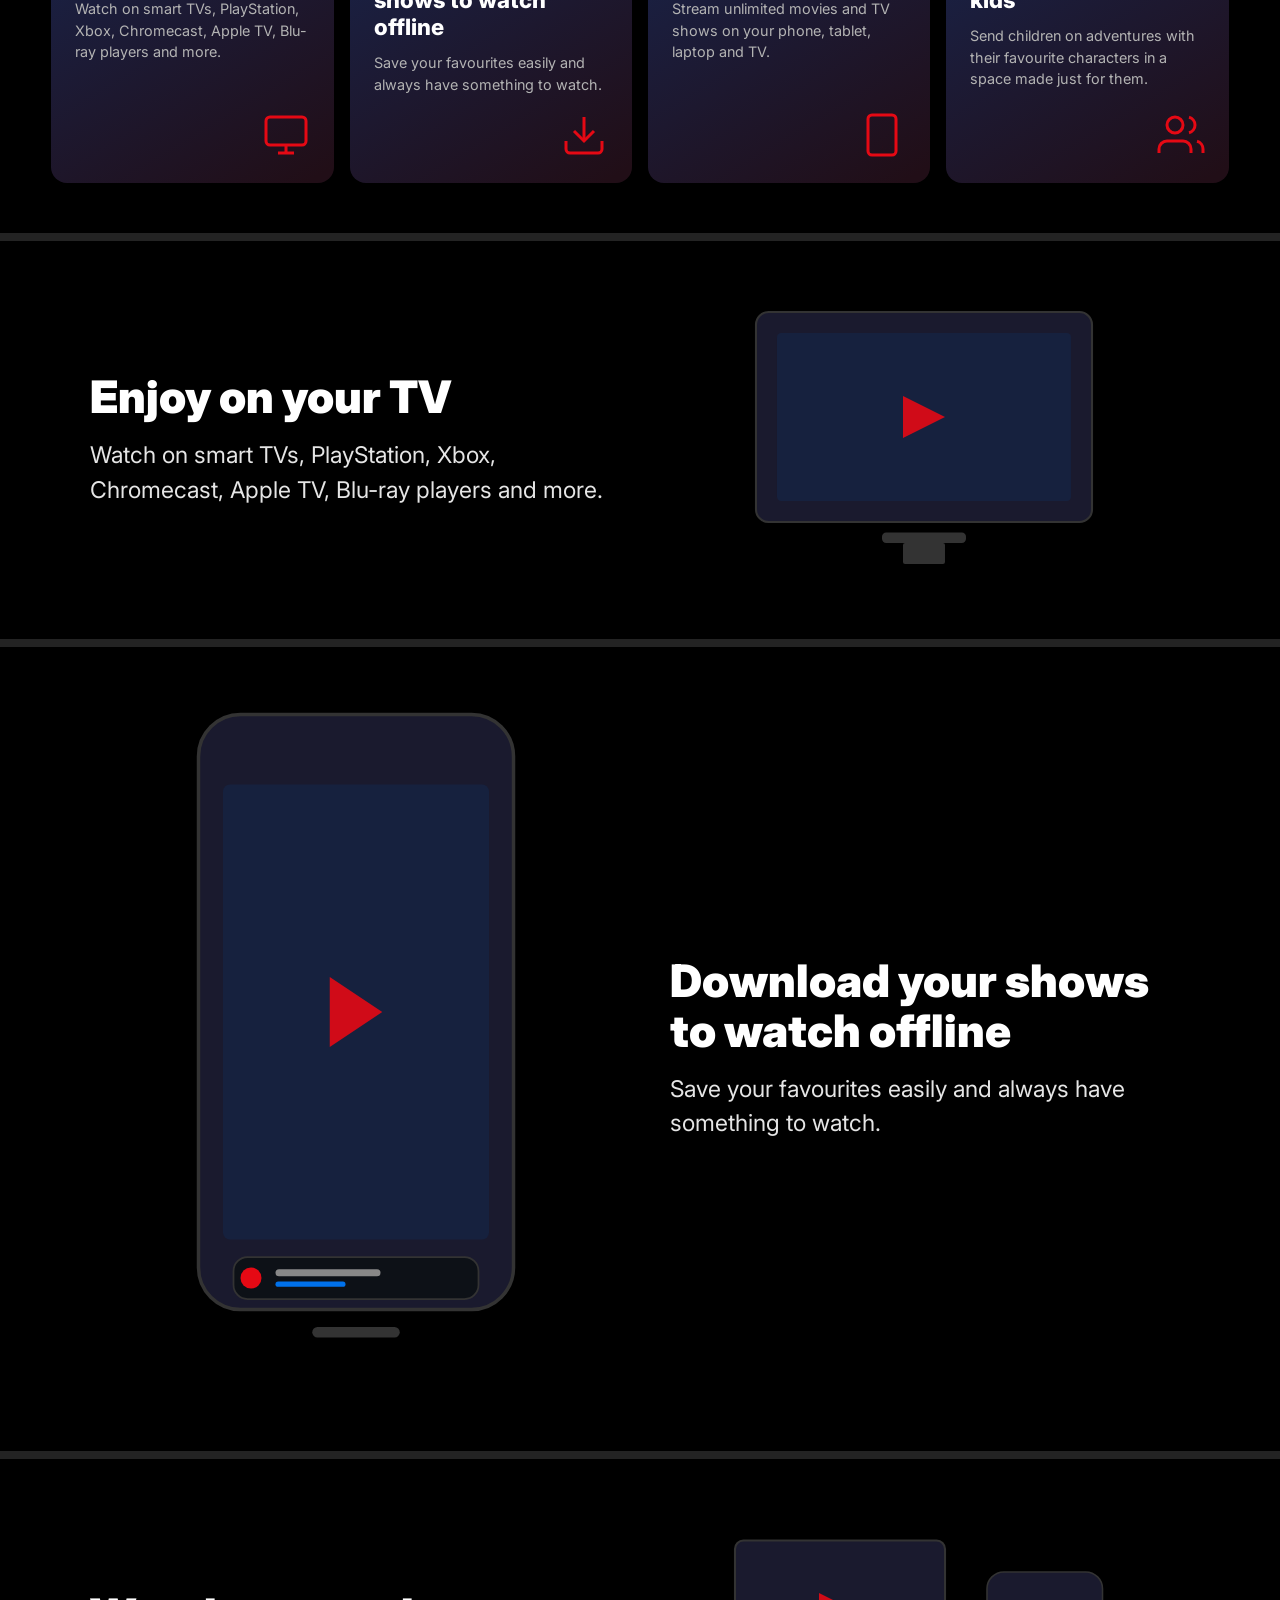
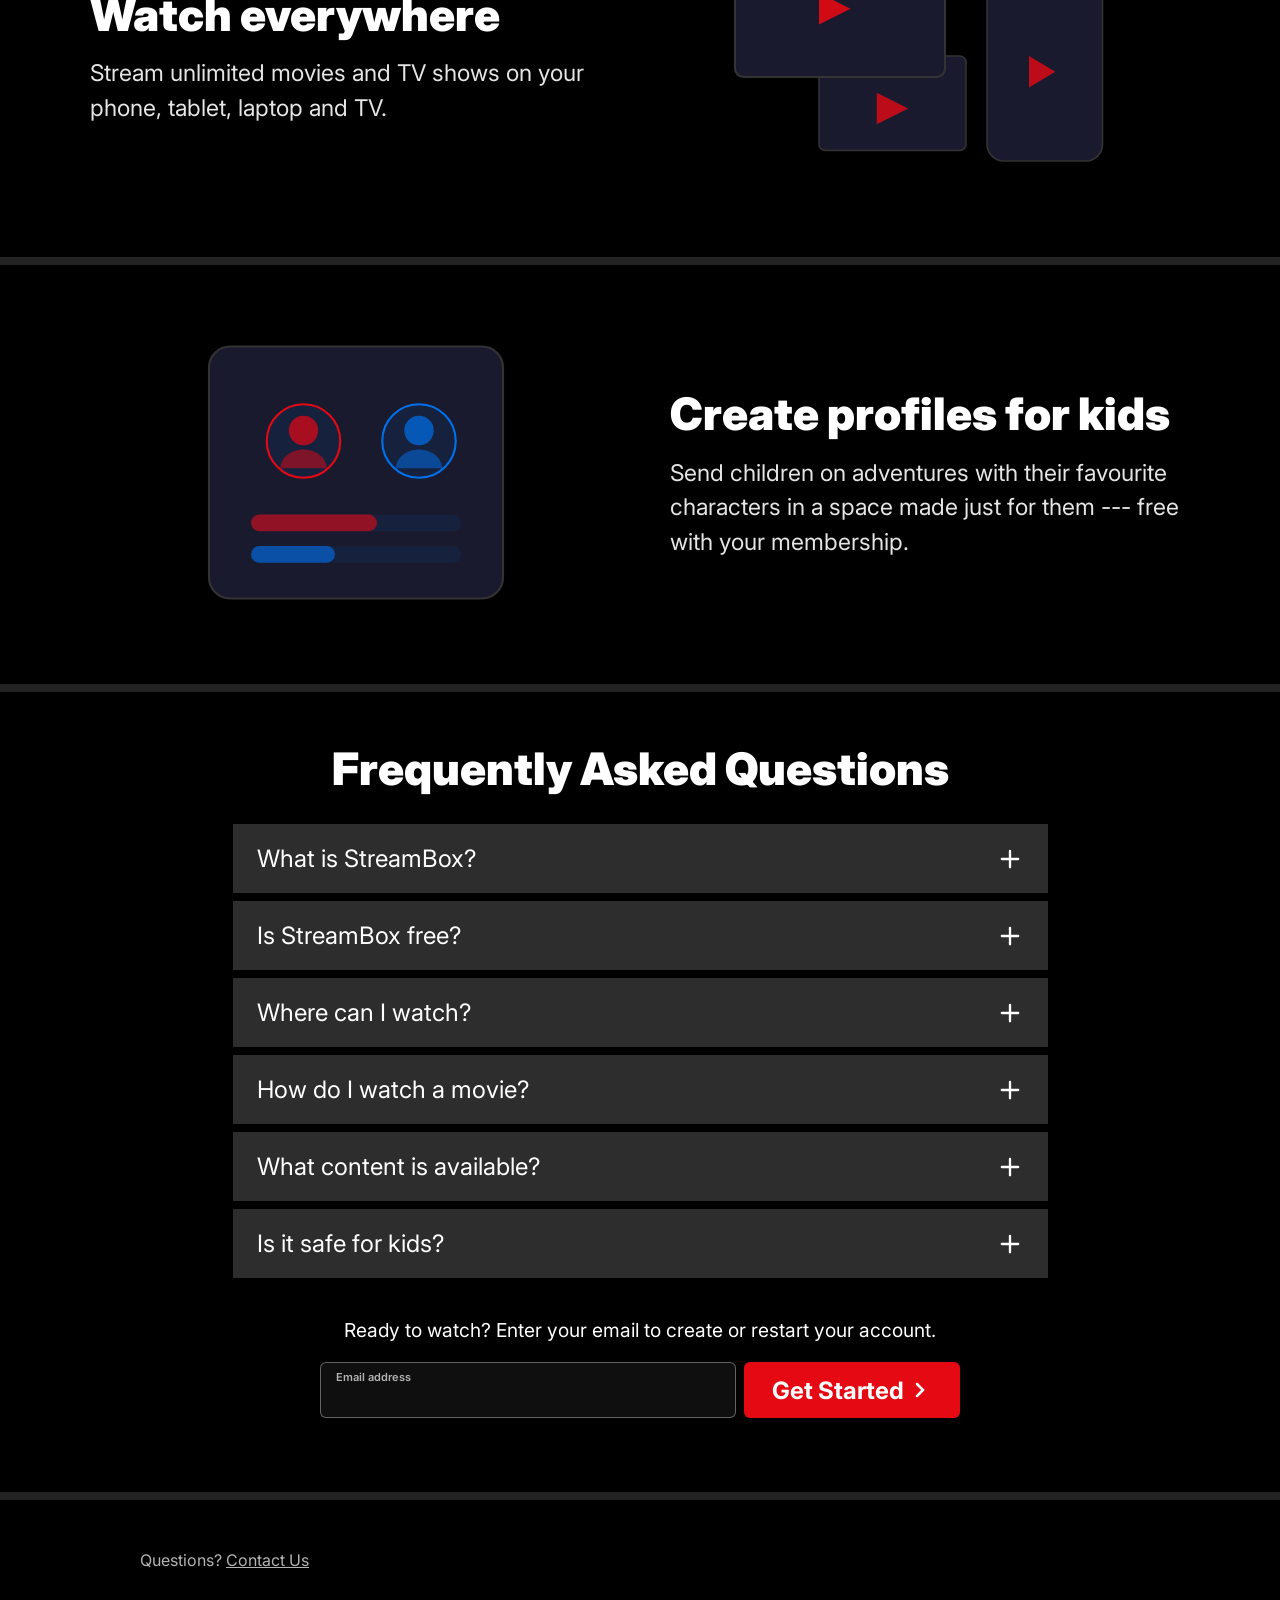
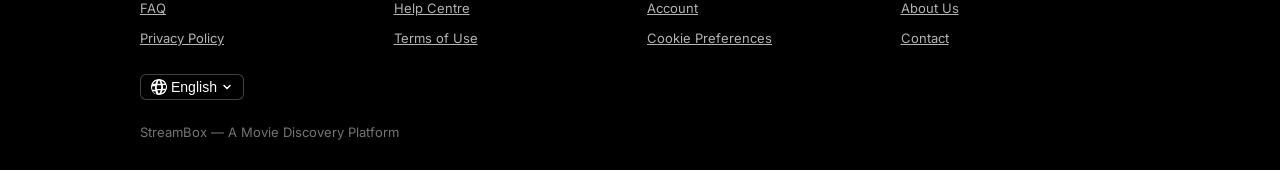
==== commit 93d1ac56: "Add local posters for every movie" ====
--- a/netflix.html
+++ b/netflix.html
@@ -8,7 +8,7 @@
     <link rel="preconnect" href="https://fonts.googleapis.com">
     <link rel="preconnect" href="https://fonts.gstatic.com" crossorigin>
     <link href="https://fonts.googleapis.com/css2?family=Inter:wght@300;400;500;600;700;800;900&display=swap" rel="stylesheet">
-    <link rel="stylesheet" href="netflix.css">
+    <link rel="stylesheet" href="netflix.css?v=4">
 </head>
 <body>
 
@@ -293,7 +293,7 @@
     <!-- ------------------ TOAST ------------------ -->
     <div class="toast" id="toast"></div>
 
-    <script src="netflix.js"></script>
+    <script src="netflix.js?v=4"></script>
 </body>
 </html>
 
--- a/netflix.css
+++ b/netflix.css
@@ -23,7 +23,7 @@
 .navbar.scrolled{background:rgba(0,0,0,.95);backdrop-filter:blur(10px)}
 .netflix-logo{width:148px;height:40px;display:block}
 .brand-logo{display:flex;align-items:center;gap:10px}
-.brand-text{font-size:24px;font-weight:900;color:#fff;letter-spacing:-0.5px;line-height:1}
+.brand-text{font-size:24px;font-weight:900;color:#fff;letter-spacing:0;line-height:1}
 .brand-accent{color:#e50914}
 .nav-right{display:flex;align-items:center;gap:14px}
 .lang-wrap{
@@ -125,7 +125,10 @@
     background:var(--card);
 }
 .movie-card:hover{transform:scale(1.06);box-shadow:0 12px 40px rgba(0,0,0,.7);z-index:5}
-.movie-card img{width:100%;aspect-ratio:2/3;object-fit:cover;display:block}
+.movie-card img{
+    width:100%;aspect-ratio:2/3;object-fit:cover;display:block;
+    background:linear-gradient(145deg,#241111,#090909 55%,#180406);
+}
 .movie-rank{
     position:absolute;bottom:-4px;left:4px;
     font-size:90px;font-weight:900;line-height:.75;
@@ -277,7 +280,15 @@
     transform:translateY(20px);transition:transform .3s;
 }
 .player-close{position:absolute;top:12px;right:12px;z-index:10}
-.player-wrap{width:100%;aspect-ratio:16/9;background:#000}
+.player-wrap{
+    width:100%;aspect-ratio:16/9;background:#000 center/cover no-repeat;
+    position:relative;
+}
+.player-wrap::before{
+    content:"";position:absolute;inset:0;
+    background:linear-gradient(180deg,rgba(0,0,0,.1),rgba(0,0,0,.55));
+    pointer-events:none;
+}
 .player-wrap iframe{width:100%;height:100%;border:none}
 .player-info{padding:20px 24px}
 .player-info h3{font-size:1.4rem;font-weight:700;margin-bottom:8px}
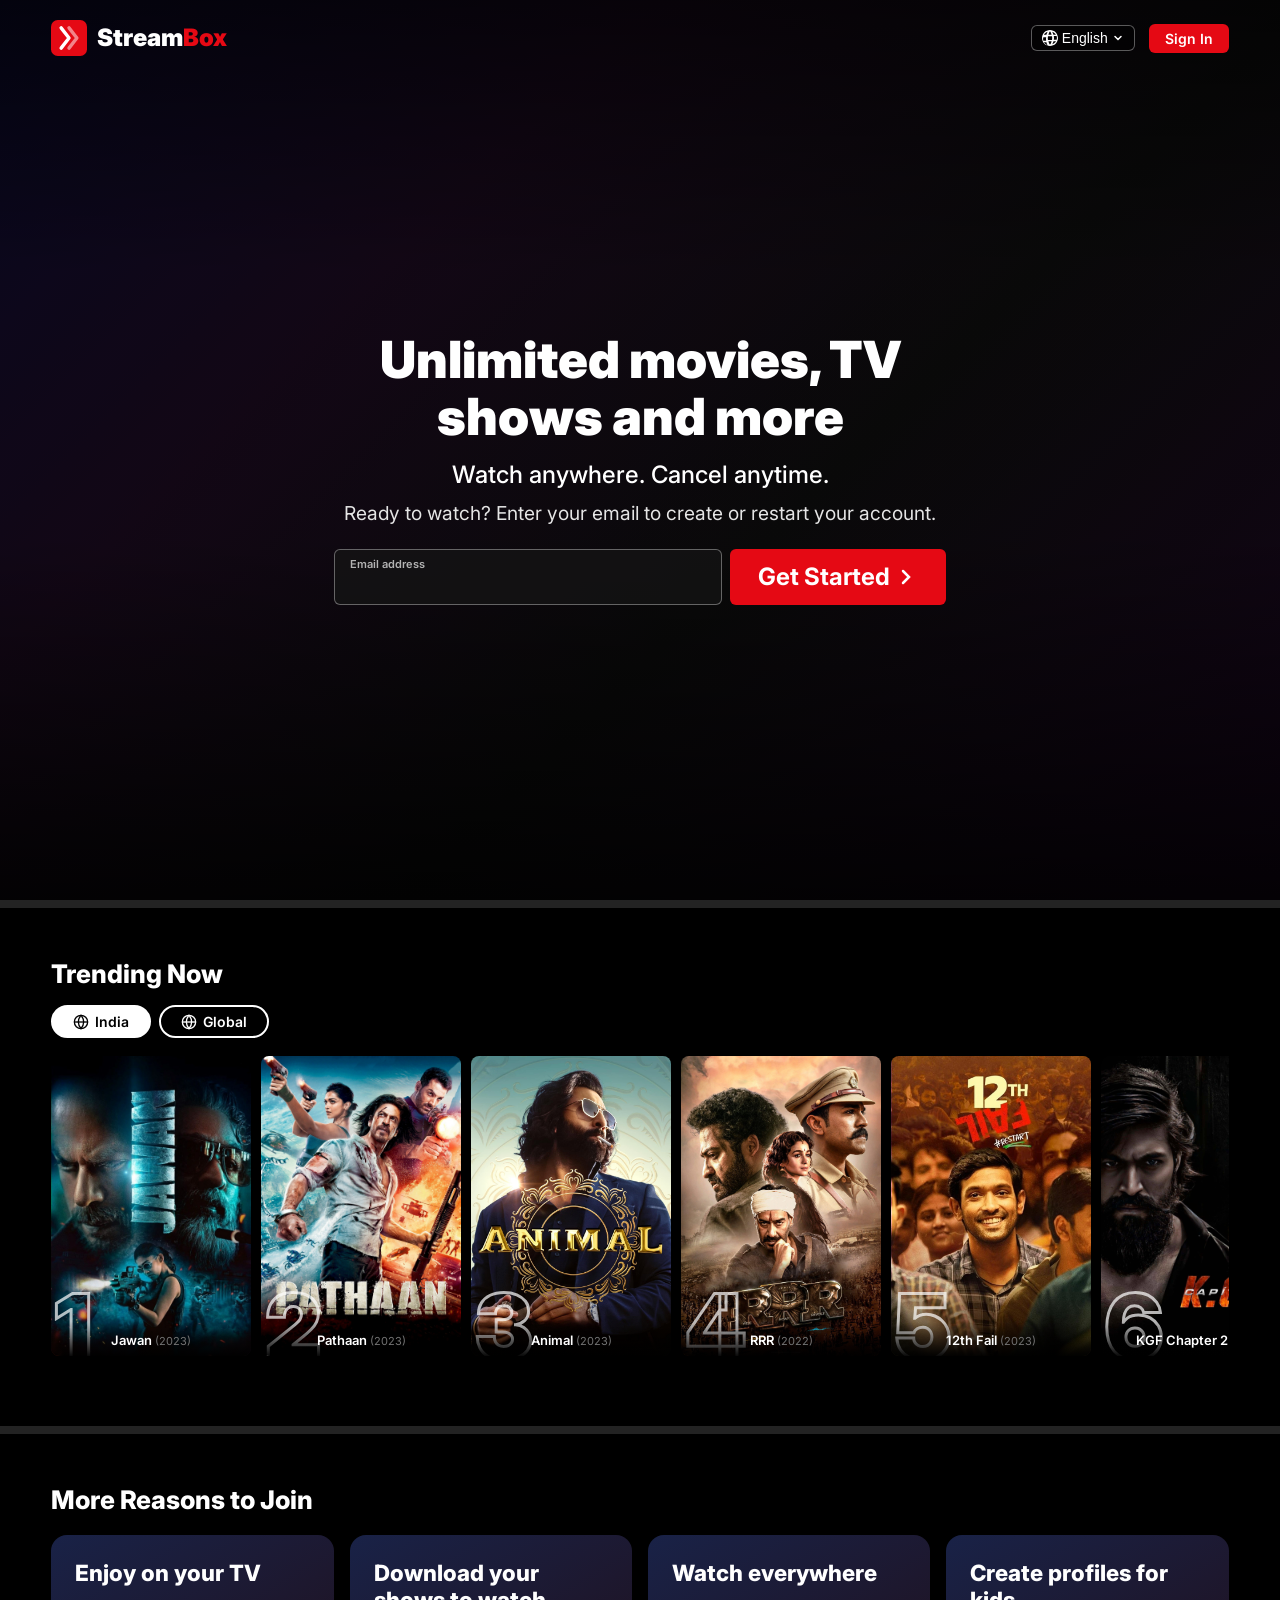
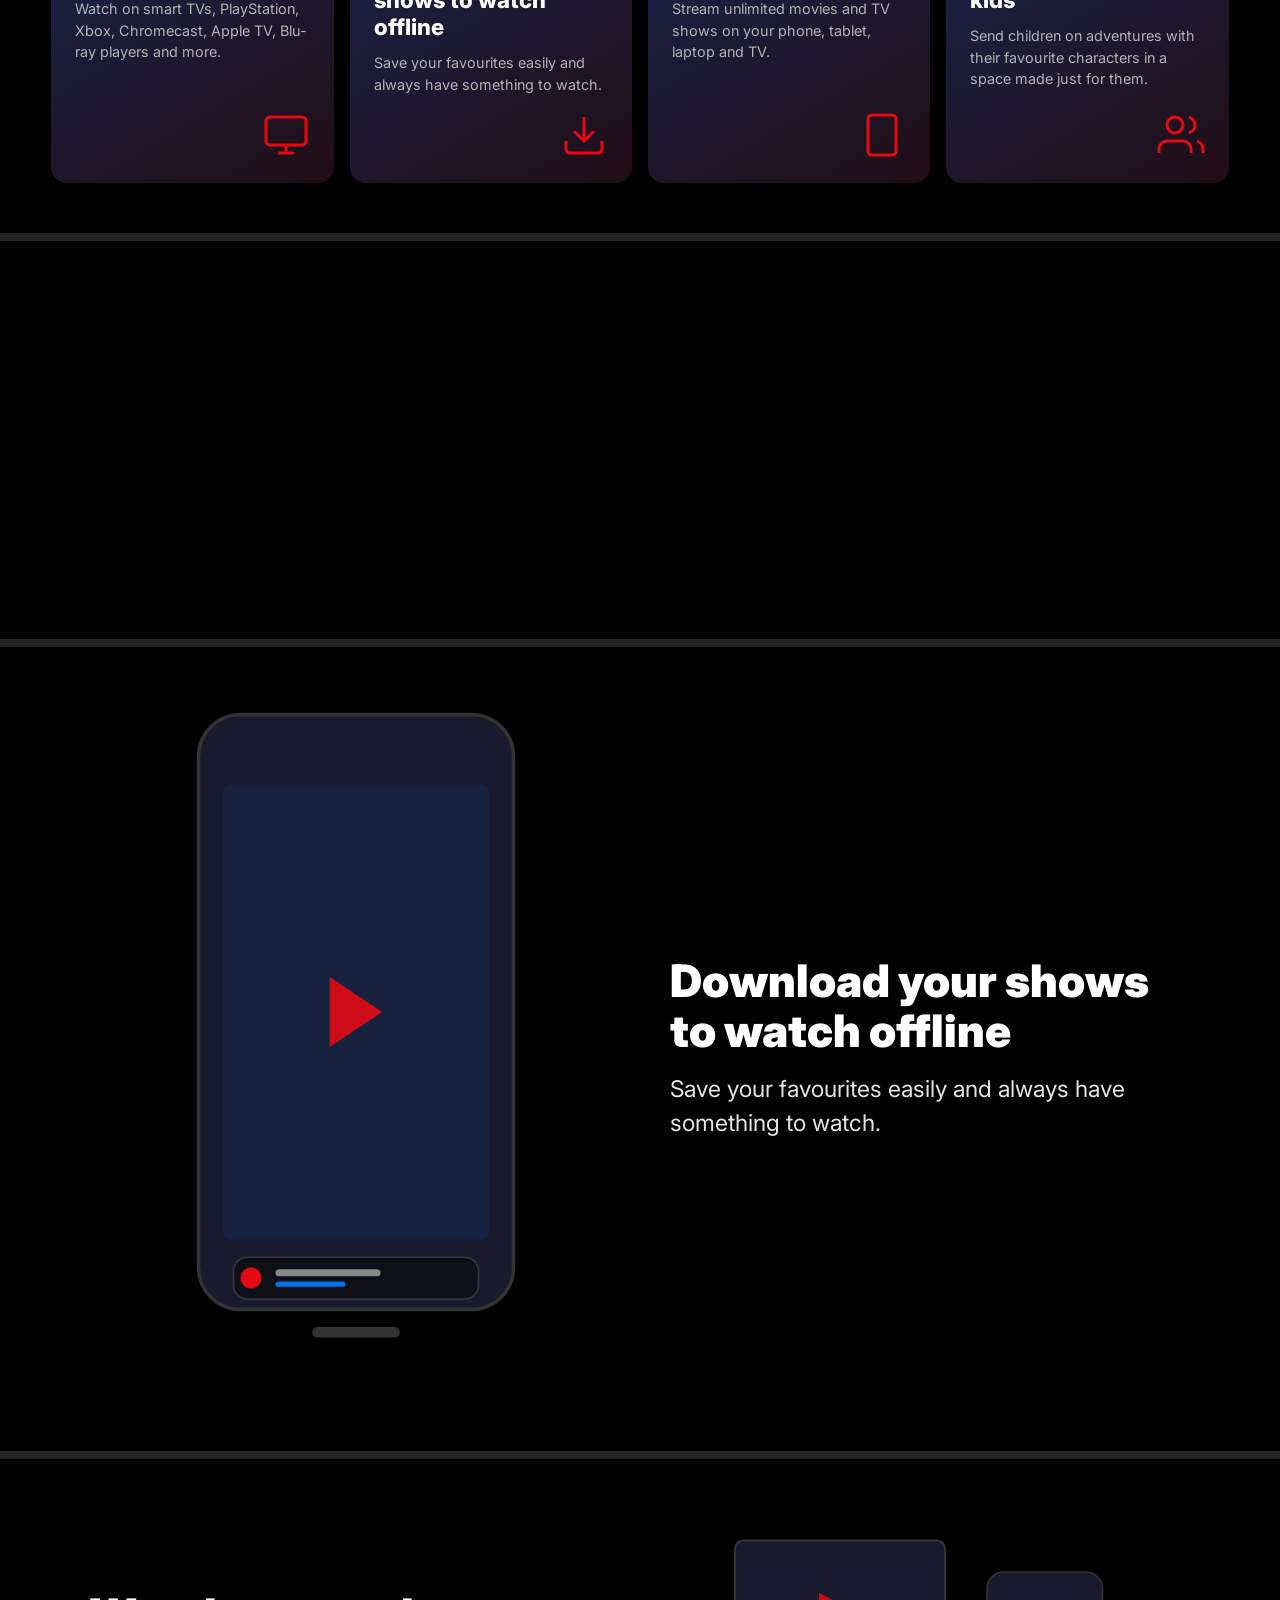
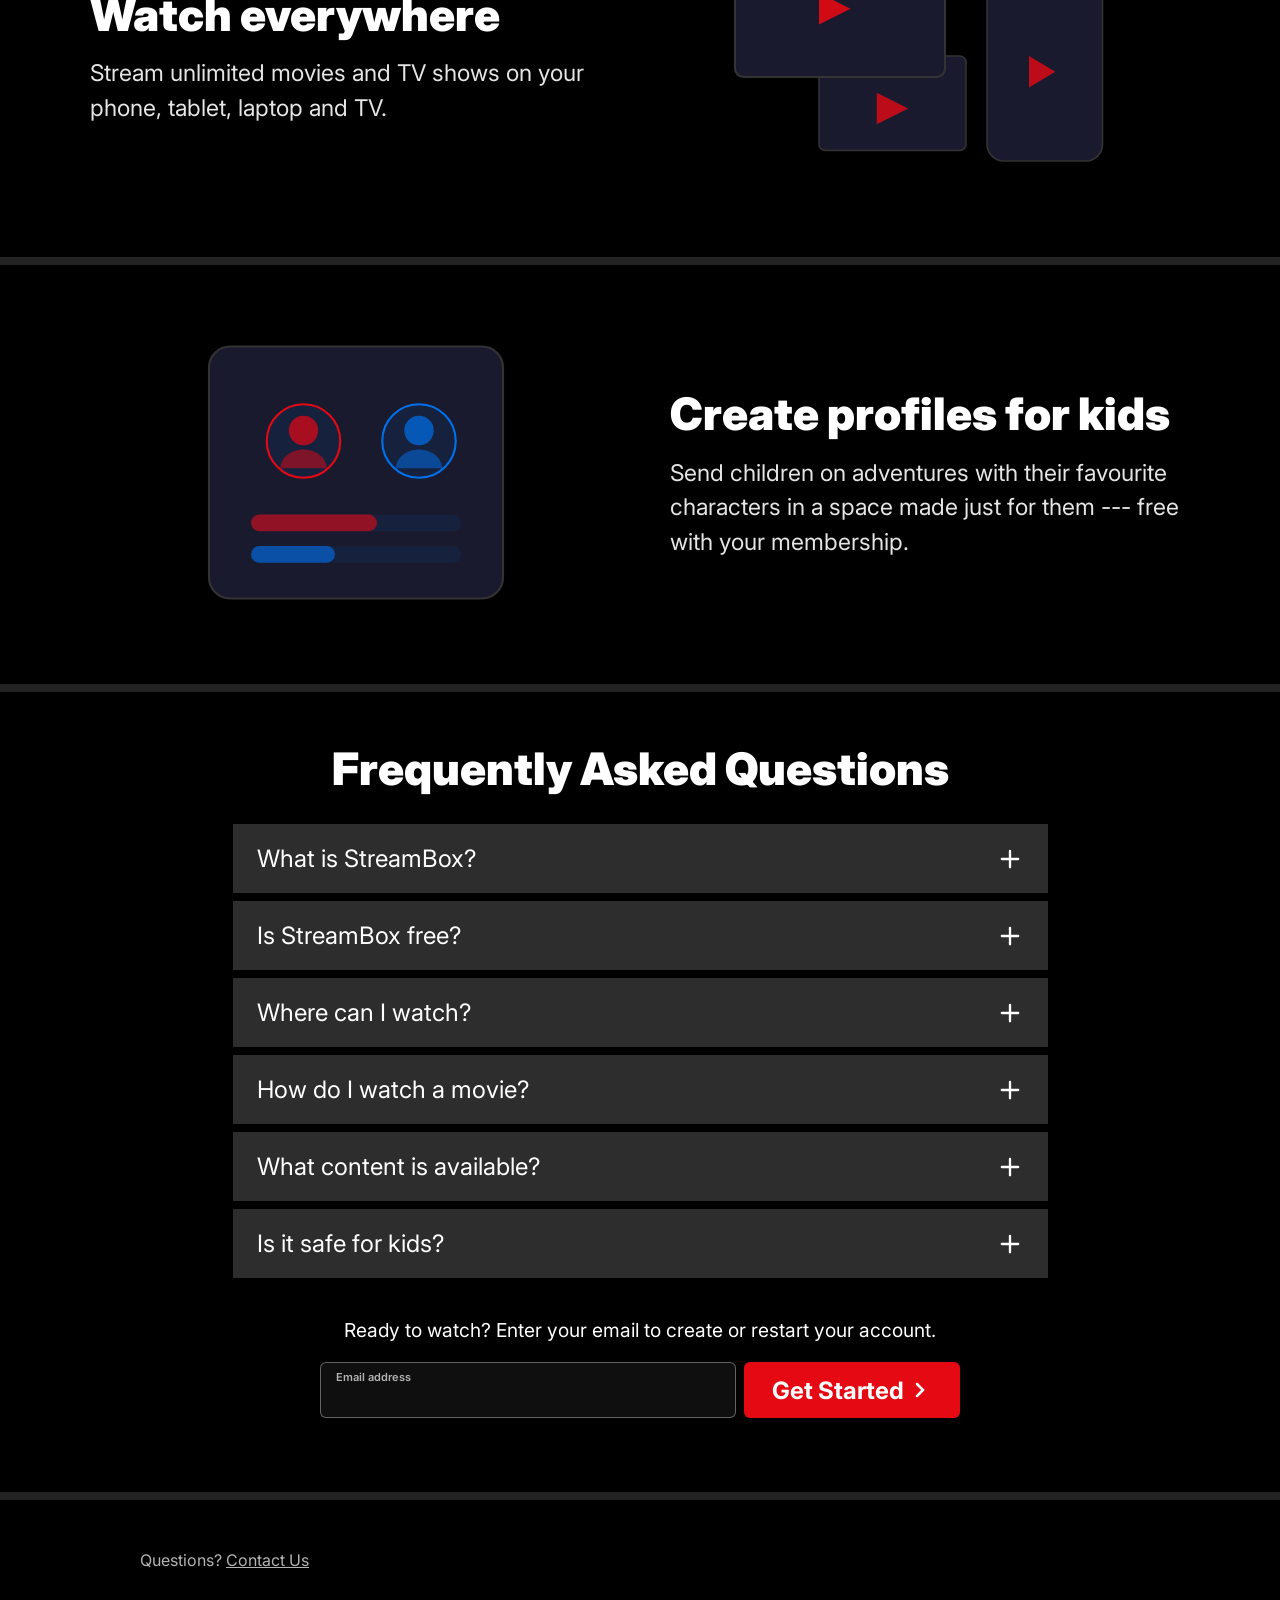
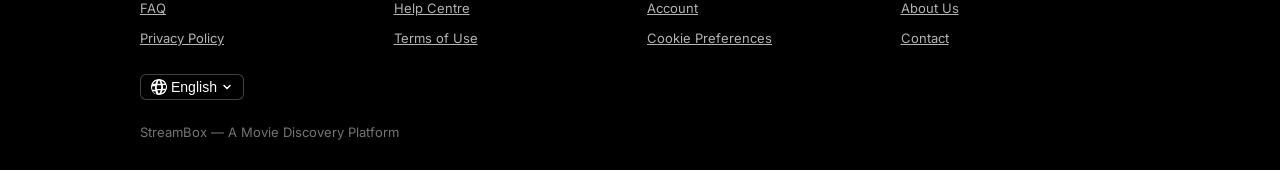
==== commit cfff60b2: "Use real local poster photos for movies" ====
--- a/netflix.html
+++ b/netflix.html
@@ -8,7 +8,7 @@
     <link rel="preconnect" href="https://fonts.googleapis.com">
     <link rel="preconnect" href="https://fonts.gstatic.com" crossorigin>
     <link href="https://fonts.googleapis.com/css2?family=Inter:wght@300;400;500;600;700;800;900&display=swap" rel="stylesheet">
-    <link rel="stylesheet" href="netflix.css?v=4">
+    <link rel="stylesheet" href="netflix.css?v=5">
 </head>
 <body>
 
@@ -293,7 +293,8 @@
     <!-- ------------------ TOAST ------------------ -->
     <div class="toast" id="toast"></div>
 
-    <script src="netflix.js?v=4"></script>
+    <script src="netflix.js?v=5"></script>
 </body>
 </html>
 
+
